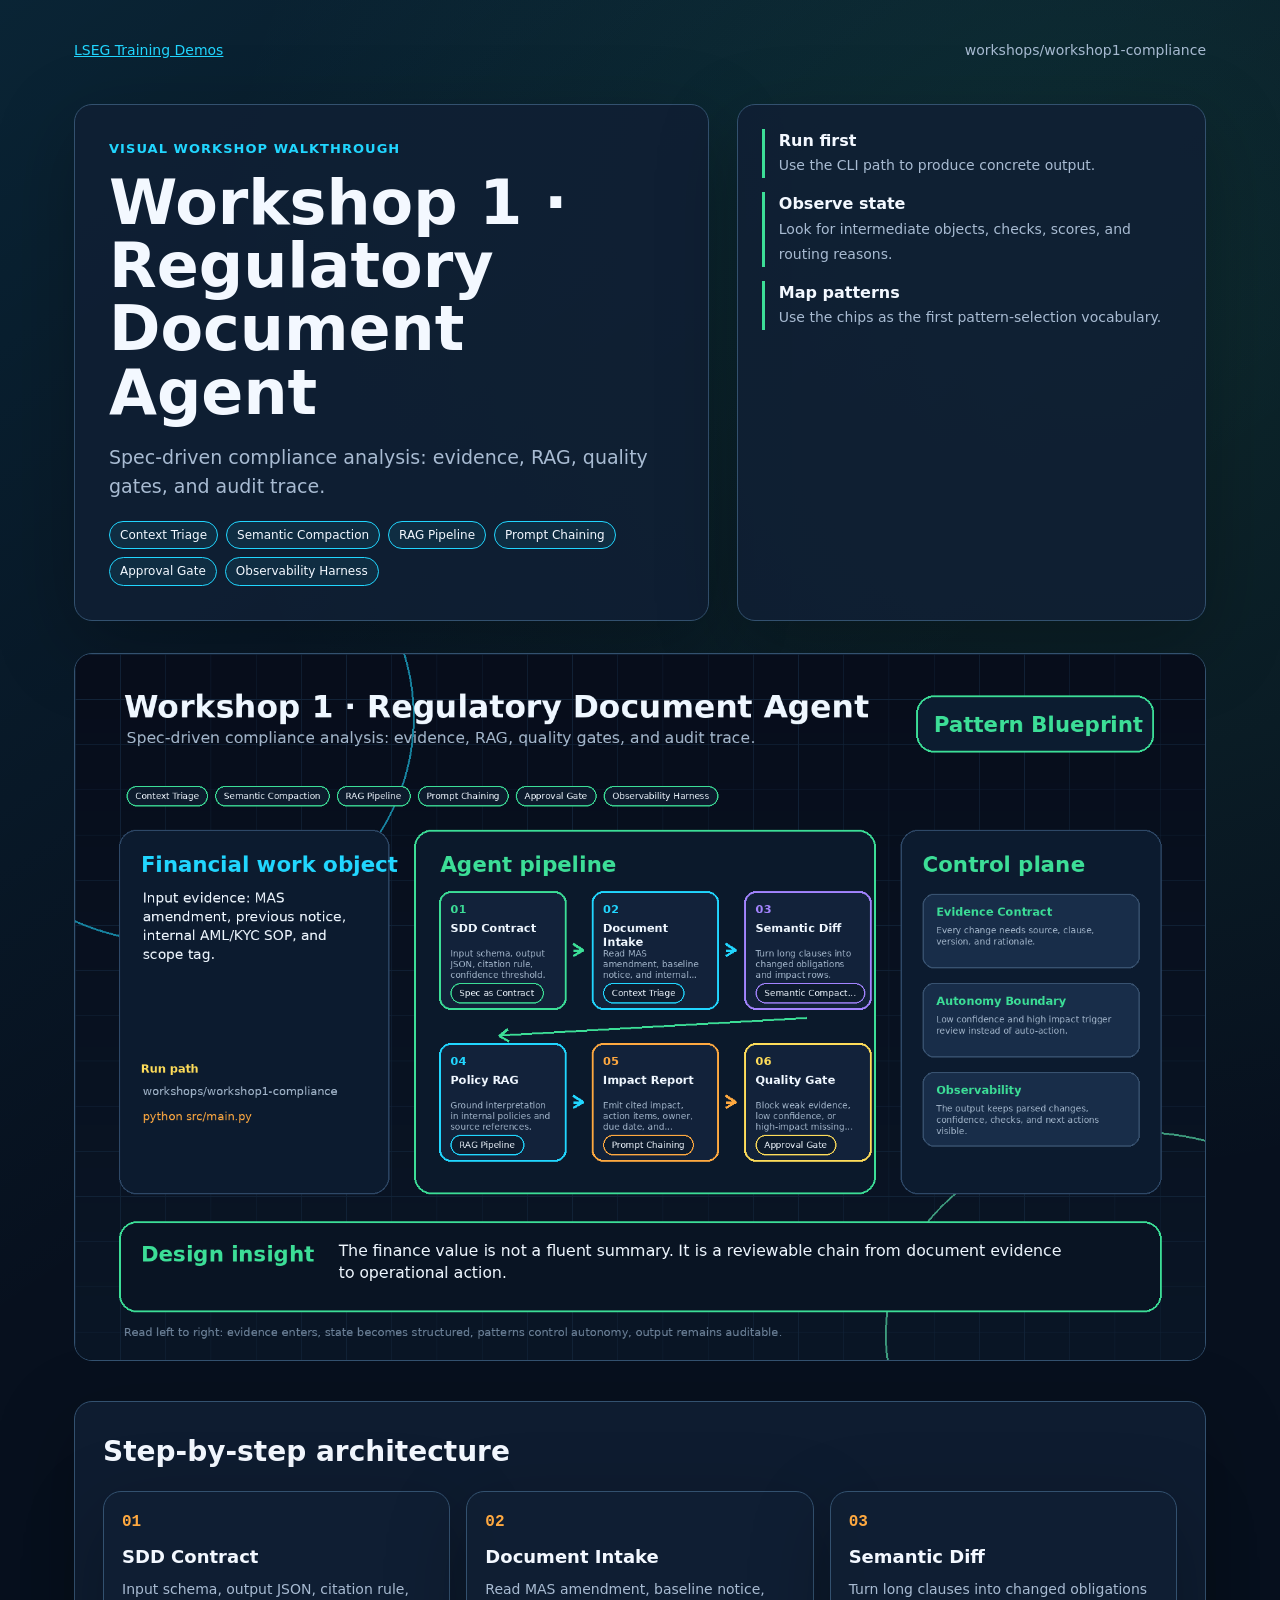
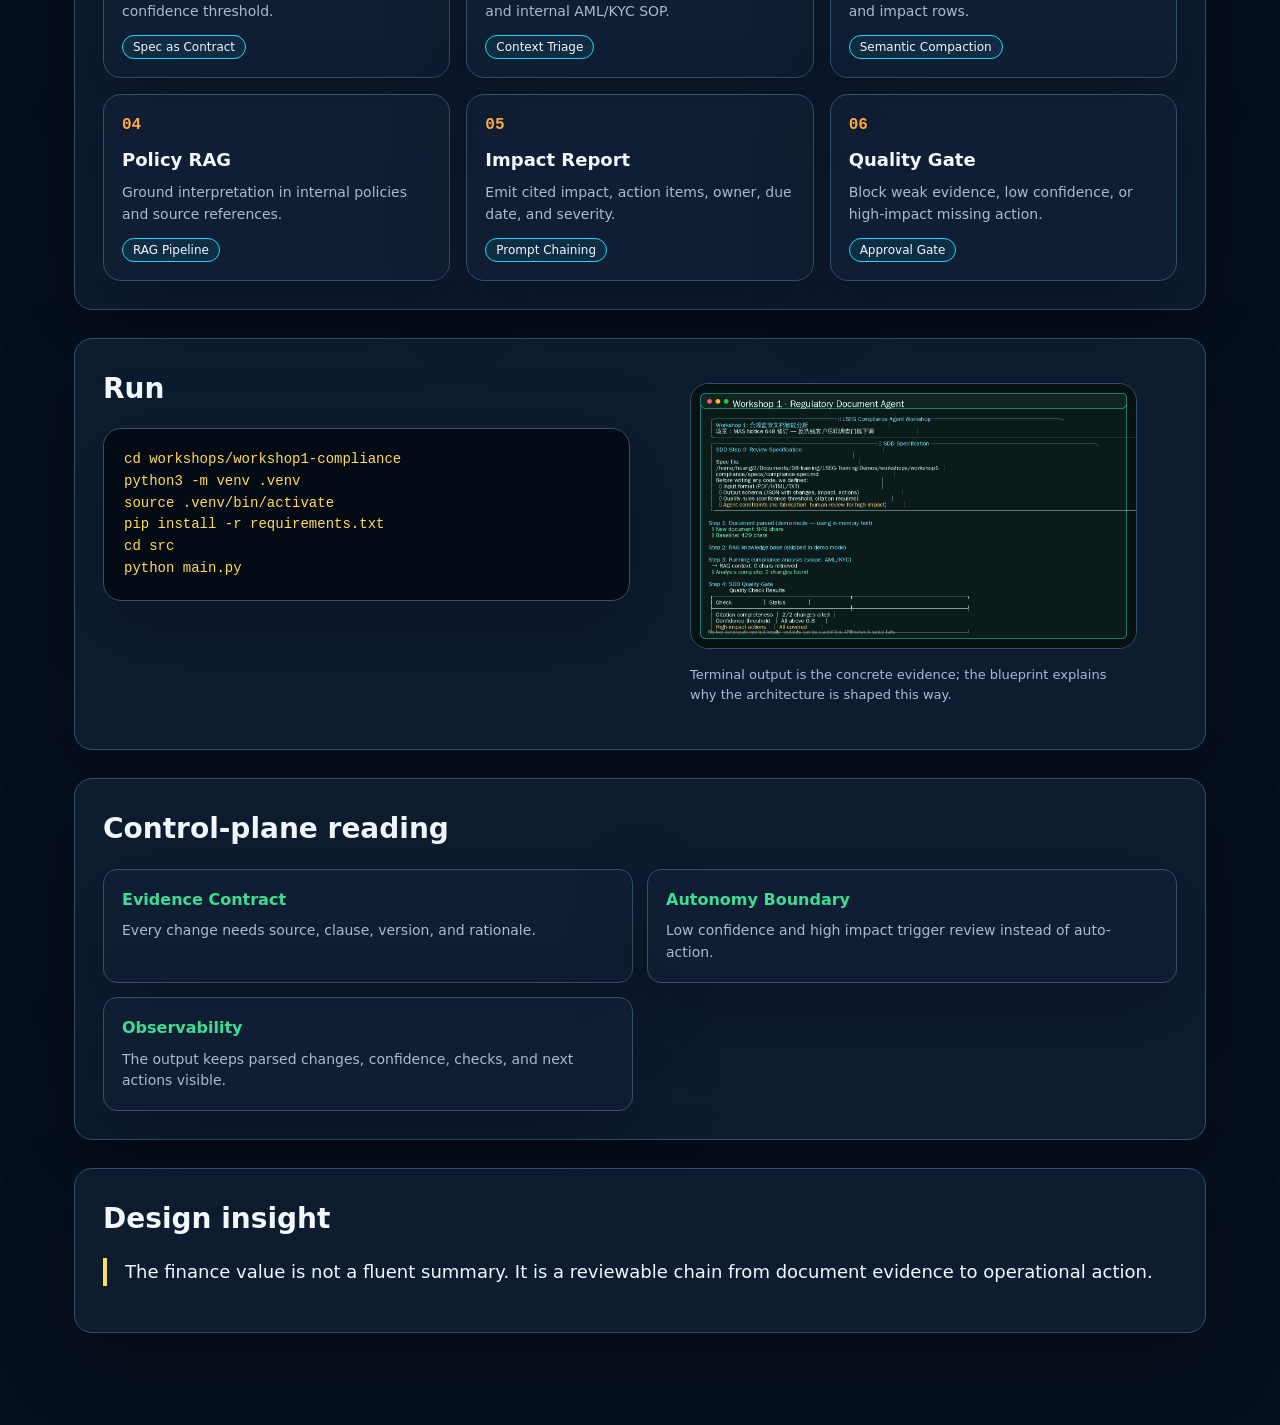
==== workshops/workshop1-compliance/visual/index.html @ 6da836de "Add visual workshop walkthroughs" ====
<!doctype html>
<html lang="en">
<head>
  <meta charset="utf-8">
  <meta name="viewport" content="width=device-width, initial-scale=1">
  <title>Workshop 1 · Regulatory Document Agent · Visual Walkthrough</title>
  <link rel="stylesheet" href="../../_visual/blueprint.css">
</head>
<body>
  <main class="lab-shell">
    <nav class="lab-nav">
      <a href="../../../README.md">LSEG Training Demos</a>
      <span>workshops/workshop1-compliance</span>
    </nav>
    <section class="lab-hero">
      <div class="hero-copy">
        <div class="eyebrow">Visual workshop walkthrough</div>
        <h1>Workshop 1 · Regulatory Document Agent</h1>
        <p class="lede">Spec-driven compliance analysis: evidence, RAG, quality gates, and audit trace.</p>
        <div class="chip-row"><span class="chip">Context Triage</span><span class="chip">Semantic Compaction</span><span class="chip">RAG Pipeline</span><span class="chip">Prompt Chaining</span><span class="chip">Approval Gate</span><span class="chip">Observability Harness</span></div>
      </div>
      <aside class="hero-panel">
        <div class="metric"><strong>Run first</strong><span>Use the CLI path to produce concrete output.</span></div>
        <div class="metric"><strong>Observe state</strong><span>Look for intermediate objects, checks, scores, and routing reasons.</span></div>
        <div class="metric"><strong>Map patterns</strong><span>Use the chips as the first pattern-selection vocabulary.</span></div>
      </aside>
    </section>

    <section class="blueprint">
      <img src="../../../assets/visual/workshop1-pattern-blueprint.png" alt="Workshop 1 · Regulatory Document Agent blueprint">
    </section>

    <section class="section">
      <h2>Step-by-step architecture</h2>
      <div class="step-grid">
        <article class="step-card">
  <div class="step-number">01</div>
  <h3>SDD Contract</h3>
  <p>Input schema, output JSON, citation rule, confidence threshold.</p>
  <span class="chip">Spec as Contract</span>
</article>
<article class="step-card">
  <div class="step-number">02</div>
  <h3>Document Intake</h3>
  <p>Read MAS amendment, baseline notice, and internal AML/KYC SOP.</p>
  <span class="chip">Context Triage</span>
</article>
<article class="step-card">
  <div class="step-number">03</div>
  <h3>Semantic Diff</h3>
  <p>Turn long clauses into changed obligations and impact rows.</p>
  <span class="chip">Semantic Compaction</span>
</article>
<article class="step-card">
  <div class="step-number">04</div>
  <h3>Policy RAG</h3>
  <p>Ground interpretation in internal policies and source references.</p>
  <span class="chip">RAG Pipeline</span>
</article>
<article class="step-card">
  <div class="step-number">05</div>
  <h3>Impact Report</h3>
  <p>Emit cited impact, action items, owner, due date, and severity.</p>
  <span class="chip">Prompt Chaining</span>
</article>
<article class="step-card">
  <div class="step-number">06</div>
  <h3>Quality Gate</h3>
  <p>Block weak evidence, low confidence, or high-impact missing action.</p>
  <span class="chip">Approval Gate</span>
</article>
      </div>
    </section>

    <section class="section two-col">
      <div>
        <h2>Run</h2>
        <div class="run-panel"><pre>cd workshops/workshop1-compliance
python3 -m venv .venv
source .venv/bin/activate
pip install -r requirements.txt
cd src
python main.py</pre></div>
      </div>
      <figure class="screenshot">
        <img src="../../../assets/screenshots/workshop1-compliance-terminal.png" alt="Workshop 1 · Regulatory Document Agent terminal screenshot">
        <figcaption>Terminal output is the concrete evidence; the blueprint explains why the architecture is shaped this way.</figcaption>
      </figure>
    </section>

    <section class="section">
      <h2>Control-plane reading</h2>
      <div class="pattern-grid">
        <article class="pattern-card"><h3>Evidence Contract</h3><p>Every change needs source, clause, version, and rationale.</p></article>
<article class="pattern-card"><h3>Autonomy Boundary</h3><p>Low confidence and high impact trigger review instead of auto-action.</p></article>
<article class="pattern-card"><h3>Observability</h3><p>The output keeps parsed changes, confidence, checks, and next actions visible.</p></article>
      </div>
    </section>

    <section class="section">
      <h2>Design insight</h2>
      <p class="insight">The finance value is not a fluent summary. It is a reviewable chain from document evidence to operational action.</p>
    </section>
  </main>
</body>
</html>
---- workshops/_visual/blueprint.css ----
:root {
  color-scheme: dark;
  --bg: #07101e;
  --panel: #101f34;
  --panel-2: #172b46;
  --line: #33516f;
  --text: #f3f8ff;
  --muted: #a8bbd2;
  --cyan: #21d6ff;
  --green: #3cde97;
  --orange: #ffa940;
  --pink: #ff70b0;
  --purple: #a384ff;
  --yellow: #ffdd5a;
  font-family: Inter, ui-sans-serif, system-ui, -apple-system, BlinkMacSystemFont, "Segoe UI", sans-serif;
}
* { box-sizing: border-box; }
body {
  margin: 0;
  background:
    linear-gradient(145deg, rgba(33, 214, 255, 0.10), transparent 34%),
    radial-gradient(circle at 85% 10%, rgba(60, 222, 151, 0.12), transparent 30%),
    var(--bg);
  color: var(--text);
  line-height: 1.55;
}
a { color: var(--cyan); }
.lab-shell { max-width: 1180px; margin: 0 auto; padding: 40px 24px 64px; }
.lab-nav { display: flex; justify-content: space-between; gap: 16px; color: var(--muted); font-size: 14px; margin-bottom: 42px; }
.lab-hero { display: grid; grid-template-columns: 1.15fr 0.85fr; gap: 28px; align-items: stretch; margin-bottom: 32px; }
.hero-copy, .hero-panel, .section, .step-card, .pattern-card, .run-panel {
  background: rgba(16, 31, 52, 0.86);
  border: 1px solid var(--line);
  border-radius: 18px;
  box-shadow: 0 24px 80px rgba(0, 0, 0, 0.25);
}
.hero-copy { padding: 34px; }
.eyebrow { color: var(--cyan); font-weight: 800; letter-spacing: 0.08em; text-transform: uppercase; font-size: 13px; }
h1 { font-size: clamp(34px, 5vw, 62px); line-height: 1.02; margin: 12px 0 18px; }
.lede { color: var(--muted); font-size: 19px; max-width: 760px; }
.hero-panel { padding: 24px; display: grid; gap: 14px; align-content: start; }
.metric { border-left: 3px solid var(--green); padding-left: 14px; }
.metric strong { display: block; color: var(--text); }
.metric span { color: var(--muted); font-size: 14px; }
.blueprint { margin: 32px 0; }
.blueprint img, .screenshot img { width: 100%; border: 1px solid var(--line); border-radius: 18px; background: #050b14; }
.section { padding: 28px; margin: 28px 0; }
h2 { margin: 0 0 18px; font-size: 28px; }
.step-grid { display: grid; grid-template-columns: repeat(3, minmax(0, 1fr)); gap: 16px; }
.step-card { padding: 18px; }
.step-number { color: var(--orange); font-family: ui-monospace, SFMono-Regular, Menlo, Consolas, monospace; font-weight: 800; }
.step-card h3 { margin: 8px 0; font-size: 18px; }
.step-card p { color: var(--muted); margin: 0 0 12px; font-size: 14px; }
.chip-row { display: flex; flex-wrap: wrap; gap: 8px; margin-top: 12px; }
.chip { border: 1px solid var(--cyan); border-radius: 999px; color: var(--text); padding: 4px 10px; font-size: 12px; background: rgba(33, 214, 255, 0.08); }
.pattern-grid { display: grid; grid-template-columns: repeat(2, minmax(0, 1fr)); gap: 14px; }
.pattern-card { padding: 18px; border-radius: 14px; }
.pattern-card h3 { margin: 0 0 8px; color: var(--green); font-size: 16px; }
.pattern-card p { margin: 0; color: var(--muted); font-size: 14px; }
.run-panel { padding: 20px; background: #050b14; overflow-x: auto; }
pre { margin: 0; white-space: pre-wrap; color: var(--yellow); font-size: 14px; }
.insight { border-left: 4px solid var(--yellow); padding-left: 18px; color: var(--text); font-size: 18px; }
.two-col { display: grid; grid-template-columns: 1fr 1fr; gap: 20px; align-items: start; }
figcaption { color: var(--muted); font-size: 13px; margin-top: 8px; }
@media (max-width: 860px) {
  .lab-hero, .two-col, .step-grid, .pattern-grid { grid-template-columns: 1fr; }
  .lab-shell { padding: 28px 16px 48px; }
}
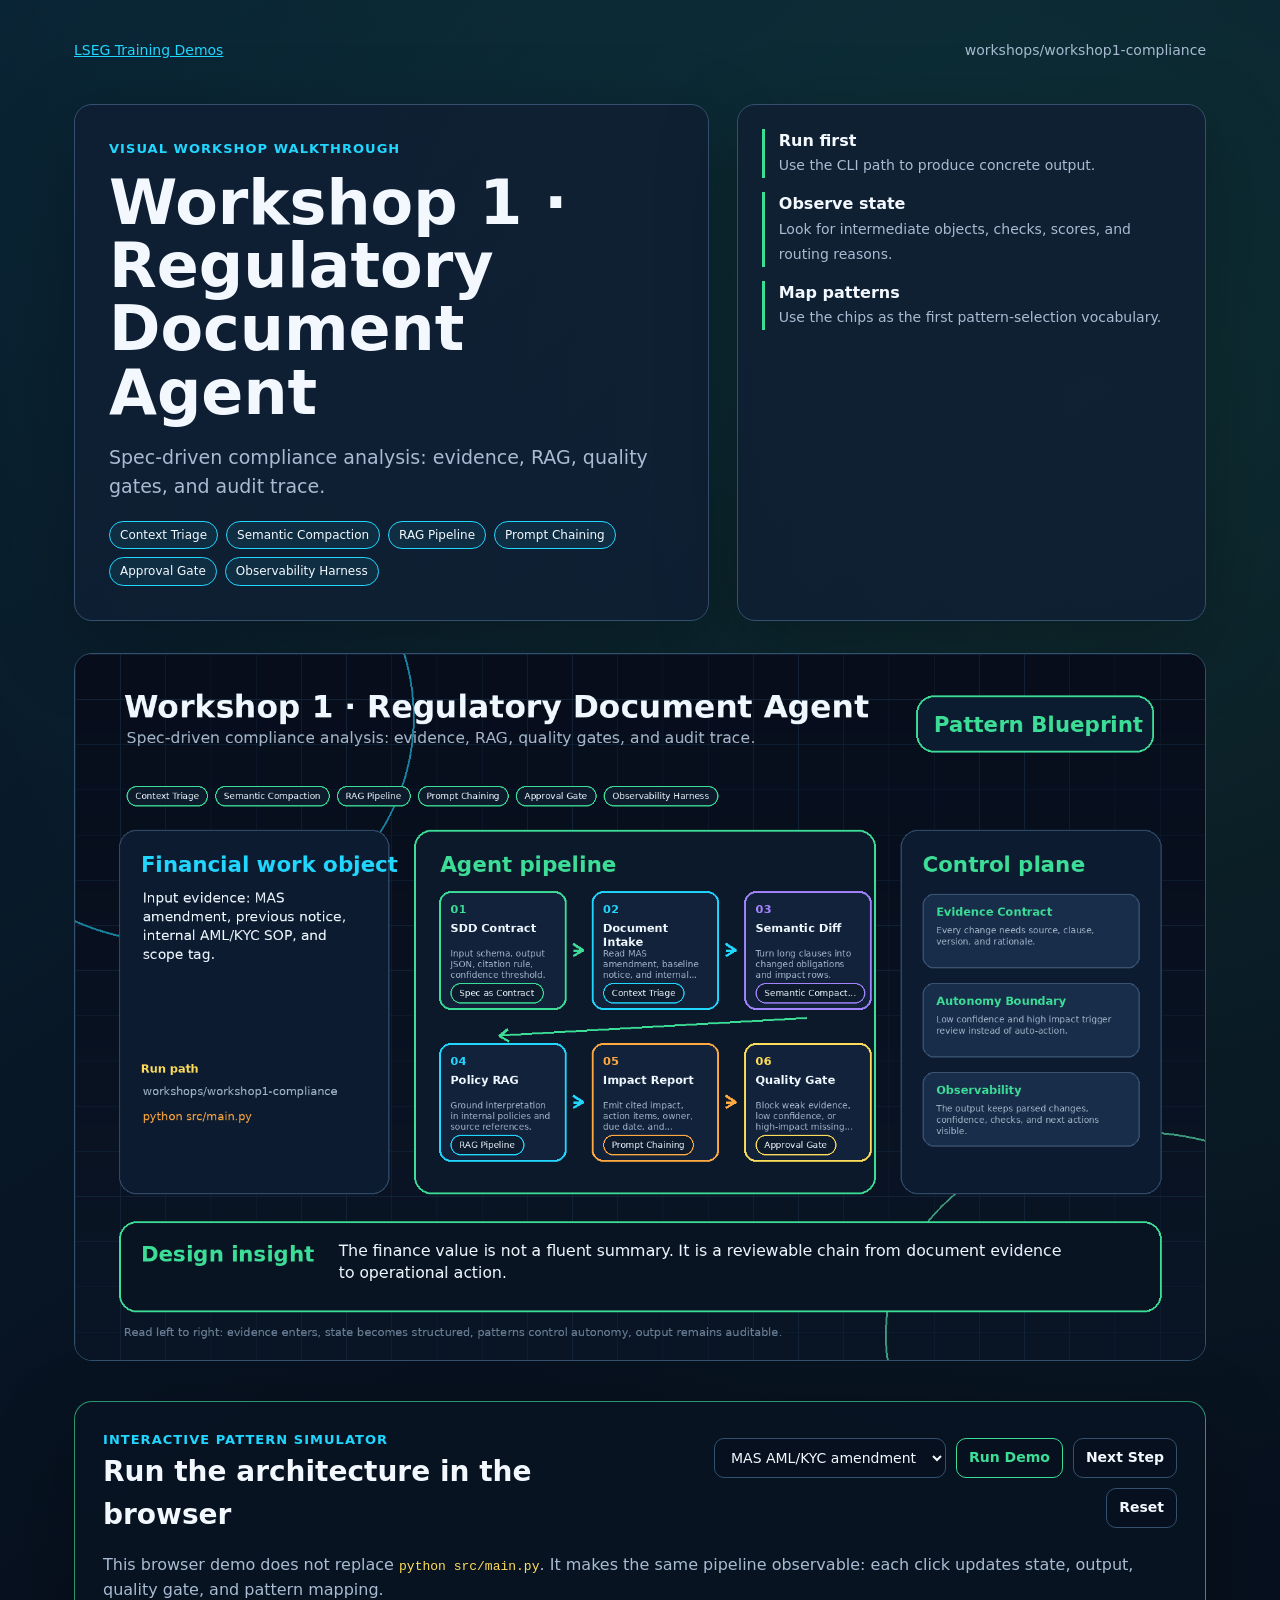
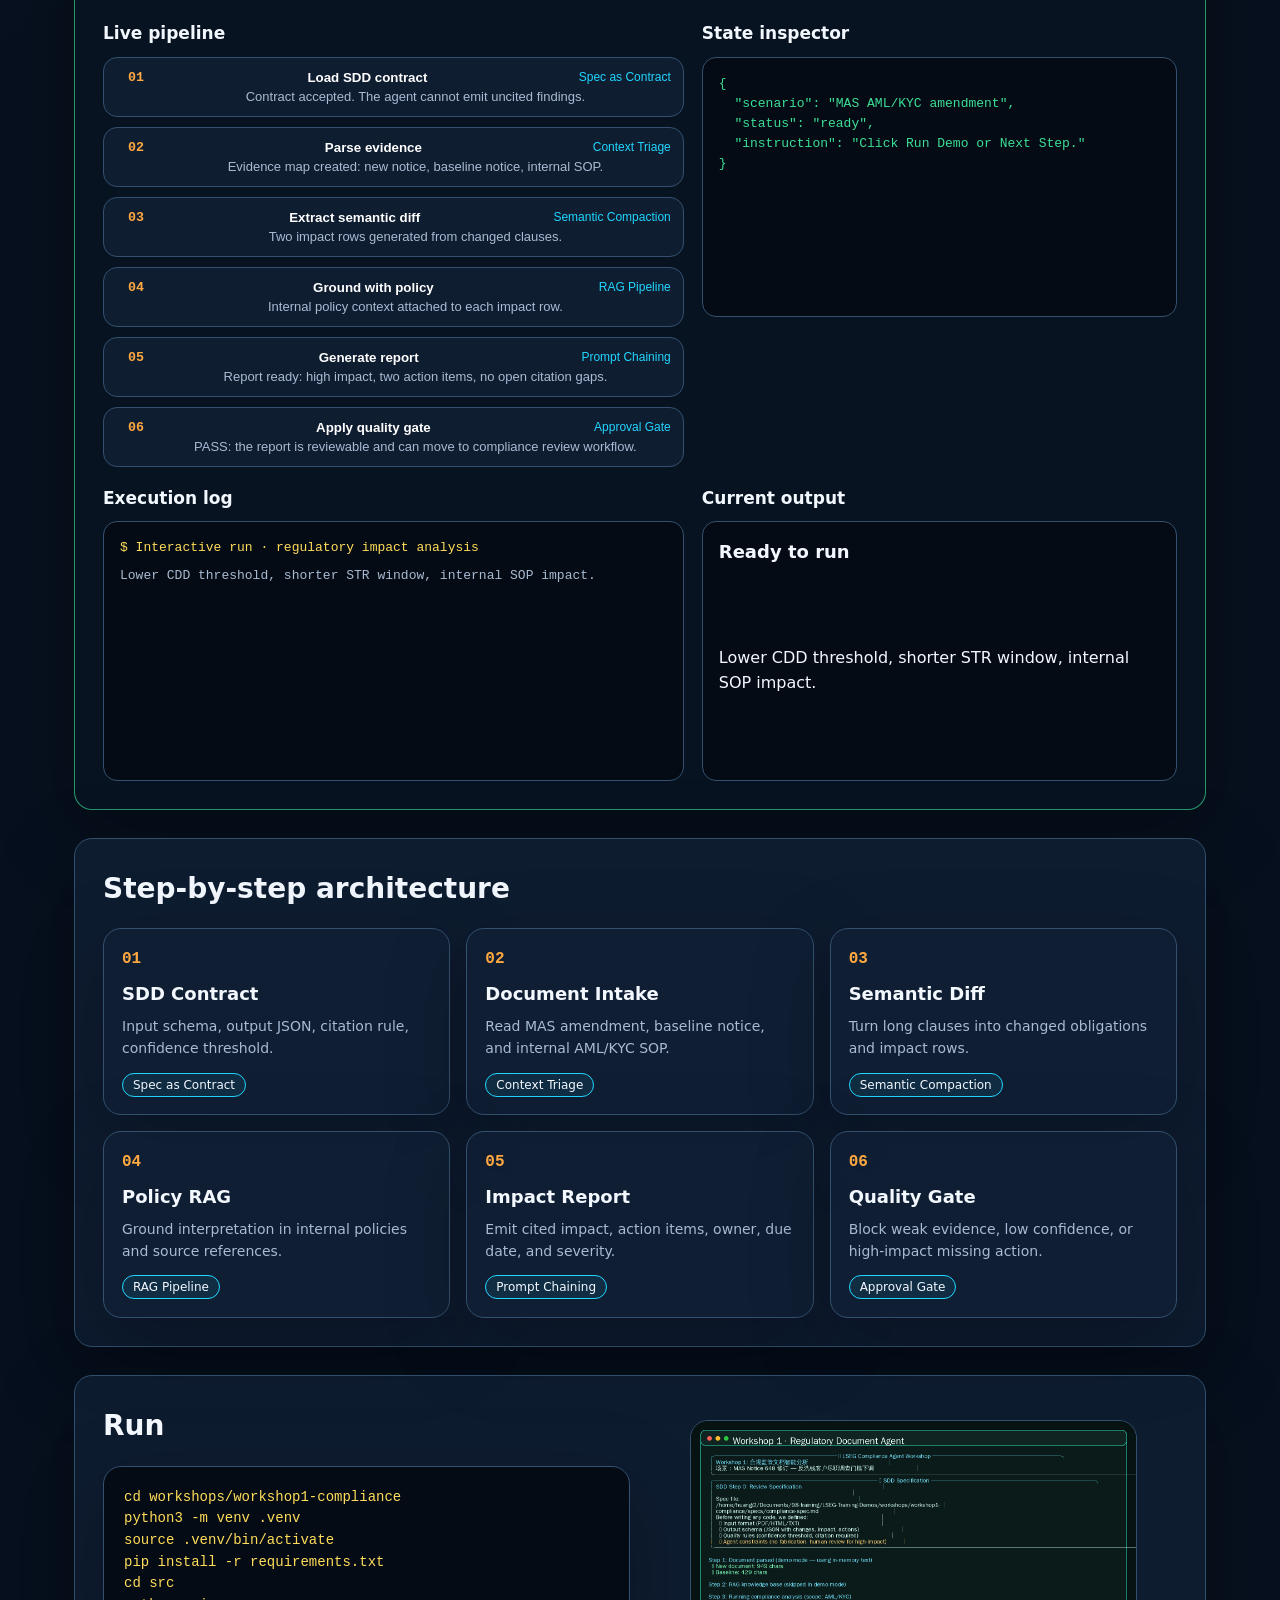
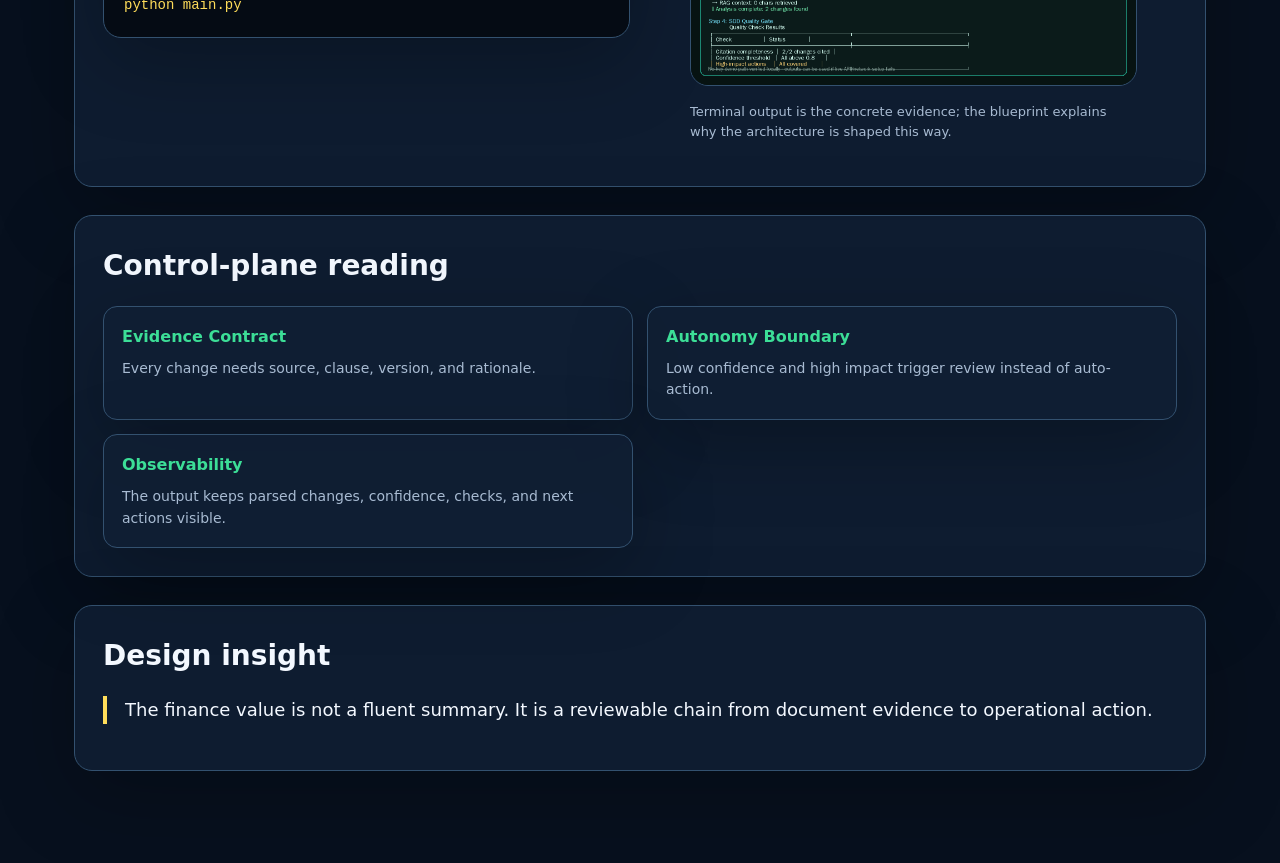
==== commit 034e37af: "Add interactive visual workshop demos" ====
--- a/workshops/workshop1-compliance/visual/index.html
+++ b/workshops/workshop1-compliance/visual/index.html
@@ -30,40 +30,76 @@
       <img src="../../../assets/visual/workshop1-pattern-blueprint.png" alt="Workshop 1 · Regulatory Document Agent blueprint">
     </section>
 
+    <section class="section simulator">
+      <div class="section-heading">
+        <div>
+          <div class="eyebrow">Interactive pattern simulator</div>
+          <h2>Run the architecture in the browser</h2>
+        </div>
+        <div class="sim-controls">
+          <select id="scenario-select" aria-label="Scenario"></select>
+          <button id="run-demo" type="button">Run Demo</button>
+          <button id="next-step" type="button">Next Step</button>
+          <button id="reset-demo" type="button">Reset</button>
+        </div>
+      </div>
+      <p class="sim-note">This browser demo does not replace <code>python src/main.py</code>. It makes the same pipeline observable: each click updates state, output, quality gate, and pattern mapping.</p>
+      <div class="sim-grid">
+        <div>
+          <h3>Live pipeline</h3>
+          <div id="interactive-steps" class="interactive-steps"></div>
+        </div>
+        <div>
+          <h3>State inspector</h3>
+          <pre id="state-view" class="state-view"></pre>
+        </div>
+      </div>
+      <div class="sim-grid">
+        <div>
+          <h3>Execution log</h3>
+          <div id="terminal-log" class="terminal-log"></div>
+        </div>
+        <div>
+          <h3>Current output</h3>
+          <div id="output-view" class="output-view"></div>
+        </div>
+      </div>
+    </section>
+
     <section class="section">
       <h2>Step-by-step architecture</h2>
       <div class="step-grid">
-        <article class="step-card">
+        <article class="step-card" data-step-index="0">
   <div class="step-number">01</div>
   <h3>SDD Contract</h3>
   <p>Input schema, output JSON, citation rule, confidence threshold.</p>
   <span class="chip">Spec as Contract</span>
 </article>
-<article class="step-card">
+<article class="step-card" data-step-index="1">
   <div class="step-number">02</div>
   <h3>Document Intake</h3>
   <p>Read MAS amendment, baseline notice, and internal AML/KYC SOP.</p>
   <span class="chip">Context Triage</span>
 </article>
-<article class="step-card">
+<article class="step-card" data-step-index="2">
   <div class="step-number">03</div>
   <h3>Semantic Diff</h3>
   <p>Turn long clauses into changed obligations and impact rows.</p>
   <span class="chip">Semantic Compaction</span>
 </article>
-<article class="step-card">
+<article class="step-card" data-step-index="3">
   <div class="step-number">04</div>
   <h3>Policy RAG</h3>
   <p>Ground interpretation in internal policies and source references.</p>
   <span class="chip">RAG Pipeline</span>
 </article>
-<article class="step-card">
+<article class="step-card" data-step-index="4">
   <div class="step-number">05</div>
   <h3>Impact Report</h3>
   <p>Emit cited impact, action items, owner, due date, and severity.</p>
   <span class="chip">Prompt Chaining</span>
 </article>
-<article class="step-card">
+<article class="step-card" data-step-index="5">
   <div class="step-number">06</div>
   <h3>Quality Gate</h3>
   <p>Block weak evidence, low confidence, or high-impact missing action.</p>
@@ -102,5 +138,128 @@
       <p class="insight">The finance value is not a fluent summary. It is a reviewable chain from document evidence to operational action.</p>
     </section>
   </main>
+  <script id="demo-data" type="application/json">{
+  "title": "Interactive run · regulatory impact analysis",
+  "scenarios": [
+    {
+      "label": "MAS AML/KYC amendment",
+      "summary": "Lower CDD threshold, shorter STR window, internal SOP impact.",
+      "steps": [
+        {
+          "name": "Load SDD contract",
+          "pattern": "Spec as Contract",
+          "log": "Loaded compliance-spec.md: inputs, output schema, citation rule, confidence threshold.",
+          "state": {
+            "spec": "compliance-spec.md",
+            "required_fields": [
+              "changes",
+              "impact",
+              "actions",
+              "quality"
+            ],
+            "citation_required": true,
+            "confidence_threshold": 0.8
+          },
+          "output": "Contract accepted. The agent cannot emit uncited findings."
+        },
+        {
+          "name": "Parse evidence",
+          "pattern": "Context Triage",
+          "log": "Parsed MAS amendment, baseline notice, and internal AML/KYC SOP as separate evidence streams.",
+          "state": {
+            "new_doc_chars": 949,
+            "baseline_chars": 429,
+            "internal_policy": "company-sop-aml.txt",
+            "scope": "AML/KYC"
+          },
+          "output": "Evidence map created: new notice, baseline notice, internal SOP."
+        },
+        {
+          "name": "Extract semantic diff",
+          "pattern": "Semantic Compaction",
+          "log": "Compressed long clauses into two material changes with clause anchors.",
+          "state": {
+            "changes_found": 2,
+            "changed_topics": [
+              "CDD threshold",
+              "STR reporting window"
+            ],
+            "clauses": [
+              "4.2",
+              "7.1"
+            ]
+          },
+          "output": "Two impact rows generated from changed clauses."
+        },
+        {
+          "name": "Ground with policy",
+          "pattern": "RAG Pipeline",
+          "log": "Matched changes to AML SOP controls and implementation teams.",
+          "state": {
+            "policy_matches": 3,
+            "teams": [
+              "Compliance Operations",
+              "Engineering + Compliance"
+            ],
+            "source_refs": 2
+          },
+          "output": "Internal policy context attached to each impact row."
+        },
+        {
+          "name": "Generate report",
+          "pattern": "Prompt Chaining",
+          "log": "Created structured impact report with actions, owners, dates, and rationale.",
+          "state": {
+            "report_id": "CR-2026-0517-DEMO",
+            "overall_impact": "high",
+            "action_items": 2,
+            "review_required": false
+          },
+          "output": "Report ready: high impact, two action items, no open citation gaps."
+        },
+        {
+          "name": "Apply quality gate",
+          "pattern": "Approval Gate",
+          "log": "Citation completeness 2/2, all confidence values above threshold, high-impact actions covered.",
+          "state": {
+            "citation_completeness": "2/2",
+            "confidence": ">=0.86",
+            "gate": "PASS",
+            "observability": [
+              "citations",
+              "confidence",
+              "actions",
+              "checks"
+            ]
+          },
+          "output": "PASS: the report is reviewable and can move to compliance review workflow."
+        }
+      ],
+      "final": {
+        "verdict": "PASS",
+        "headline": "Compliance impact report generated",
+        "cards": [
+          [
+            "Changes",
+            "2 material changes"
+          ],
+          [
+            "Impact",
+            "High"
+          ],
+          [
+            "Actions",
+            "Revise AML SOP; pilot RAG-backed review"
+          ],
+          [
+            "Patterns",
+            "SDD + RAG + Approval Gate"
+          ]
+        ]
+      }
+    }
+  ]
+}</script>
+  <script src="../../_visual/interactive.js"></script>
 </body>
 </html>
--- a/workshops/_visual/blueprint.css
+++ b/workshops/_visual/blueprint.css
@@ -62,7 +62,83 @@
 .insight { border-left: 4px solid var(--yellow); padding-left: 18px; color: var(--text); font-size: 18px; }
 .two-col { display: grid; grid-template-columns: 1fr 1fr; gap: 20px; align-items: start; }
 figcaption { color: var(--muted); font-size: 13px; margin-top: 8px; }
+.section-heading { display: flex; align-items: center; justify-content: space-between; gap: 18px; margin-bottom: 16px; }
+.section-heading h2 { margin-bottom: 0; }
+.simulator { border-color: rgba(60, 222, 151, 0.65); background: rgba(8, 20, 35, 0.94); }
+.sim-controls { display: flex; flex-wrap: wrap; gap: 10px; justify-content: flex-end; }
+.sim-controls select,
+.sim-controls button {
+  background: #07101e;
+  border: 1px solid var(--line);
+  border-radius: 10px;
+  color: var(--text);
+  font: inherit;
+  font-size: 14px;
+  min-height: 40px;
+  padding: 8px 12px;
+}
+.sim-controls button { cursor: pointer; font-weight: 800; }
+.sim-controls button:first-of-type { border-color: var(--green); color: var(--green); }
+.sim-controls button:hover { border-color: var(--cyan); color: var(--cyan); }
+.sim-note { color: var(--muted); margin: 0 0 18px; }
+.sim-note code { color: var(--yellow); }
+.sim-grid { display: grid; grid-template-columns: minmax(0, 1.1fr) minmax(0, 0.9fr); gap: 18px; margin-top: 18px; }
+.sim-grid > * { min-width: 0; }
+.sim-grid h3 { color: var(--text); font-size: 17px; margin: 0 0 10px; }
+.interactive-steps { display: grid; gap: 10px; }
+.interactive-step {
+  background: rgba(16, 31, 52, 0.9);
+  border: 1px solid var(--line);
+  border-radius: 14px;
+  cursor: pointer;
+  display: grid;
+  gap: 4px;
+  grid-template-columns: 40px minmax(0, 1fr) minmax(80px, auto);
+  padding: 12px;
+}
+.interactive-step.done { border-color: var(--green); background: rgba(60, 222, 151, 0.09); }
+.interactive-step.active { border-color: var(--yellow); box-shadow: 0 0 0 2px rgba(255, 221, 90, 0.16); }
+.interactive-step .idx { color: var(--orange); font-family: ui-monospace, SFMono-Regular, Menlo, Consolas, monospace; font-weight: 900; }
+.interactive-step .name { font-weight: 800; min-width: 0; }
+.interactive-step .pattern { color: var(--cyan); font-size: 12px; justify-self: end; max-width: 100%; overflow-wrap: anywhere; text-align: right; }
+.interactive-step .mini { color: var(--muted); font-size: 13px; grid-column: 2 / 4; min-width: 0; }
+.state-view,
+.terminal-log,
+.output-view {
+  background: #050b14;
+  border: 1px solid var(--line);
+  border-radius: 14px;
+  min-height: 260px;
+  padding: 16px;
+}
+.state-view { color: var(--green); font-size: 13px; overflow: auto; }
+.terminal-log { color: var(--muted); font-family: ui-monospace, SFMono-Regular, Menlo, Consolas, monospace; font-size: 13px; overflow: auto; }
+.terminal-log div { margin-bottom: 8px; }
+.terminal-log .active-line { color: var(--yellow); }
+.output-view { display: grid; gap: 12px; }
+.output-headline { color: var(--text); font-size: 18px; font-weight: 900; }
+.verdict {
+  border: 1px solid var(--green);
+  border-radius: 999px;
+  color: var(--green);
+  display: inline-block;
+  font-size: 12px;
+  font-weight: 900;
+  padding: 4px 10px;
+  width: max-content;
+}
+.verdict.warn { border-color: var(--yellow); color: var(--yellow); }
+.output-cards { display: grid; gap: 10px; grid-template-columns: repeat(2, minmax(0, 1fr)); }
+.output-card { background: rgba(23, 43, 70, 0.72); border: 1px solid var(--line); border-radius: 12px; padding: 12px; }
+.output-card strong { display: block; font-size: 12px; color: var(--muted); margin-bottom: 4px; }
+.output-card span { color: var(--text); font-weight: 800; }
 @media (max-width: 860px) {
-  .lab-hero, .two-col, .step-grid, .pattern-grid { grid-template-columns: 1fr; }
+  .lab-hero, .two-col, .step-grid, .pattern-grid, .sim-grid, .output-cards { grid-template-columns: 1fr; }
+  .section-heading { align-items: stretch; flex-direction: column; }
+  .sim-controls { justify-content: stretch; }
+  .sim-controls select, .sim-controls button { flex: 1 1 auto; }
+  .interactive-step { grid-template-columns: 36px minmax(0, 1fr); }
+  .interactive-step .pattern { grid-column: 2; justify-self: start; text-align: left; }
+  .interactive-step .mini { grid-column: 2; }
   .lab-shell { padding: 28px 16px 48px; }
 }
